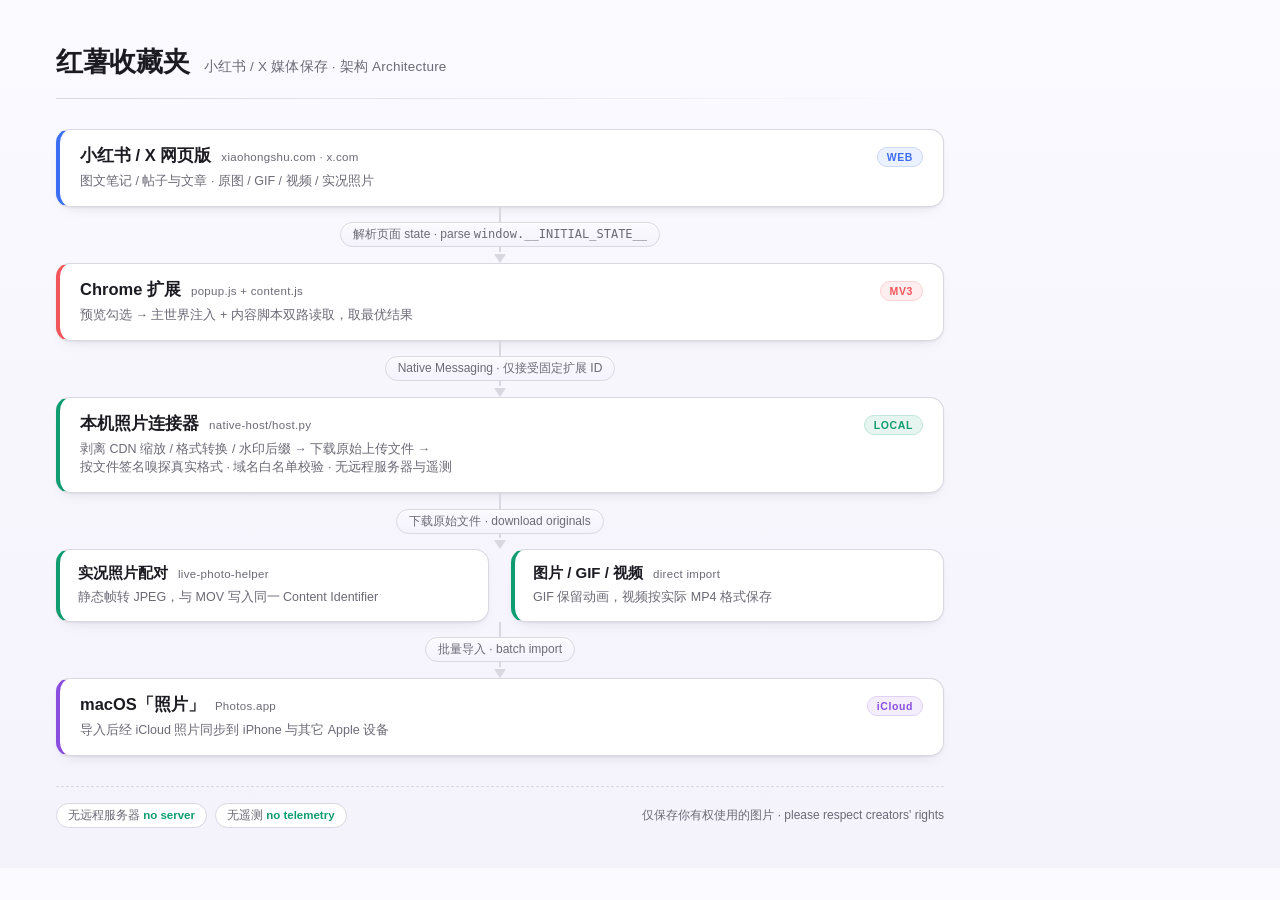
==== docs/architecture.html @ 7a155b0a "docs: describe Xiaohongshu and X together in the introduction - Lead with both sites in the README t" ====
<!doctype html>
<html lang="zh-CN">
<head>
<meta charset="utf-8">
<style>
  :root{
    --ink:#1c1b22;
    --muted:#6b6a76;
    --line:#d9d7e0;
    --web:#3b6ef5;
    --ext:#f2555a;
    --local:#0f9d70;
    --photos:#8a4de0;
  }
  *{box-sizing:border-box;margin:0;padding:0}
  html,body{
    width:1000px;
    font-family:-apple-system,BlinkMacSystemFont,"PingFang SC","Helvetica Neue","Segoe UI",sans-serif;
    color:var(--ink);
    background:linear-gradient(180deg,#fbfaff 0%,#f4f2fb 100%);
    -webkit-font-smoothing:antialiased;
  }
  .page{padding:44px 56px 40px}

  /* ---------- header ---------- */
  header{display:flex;align-items:baseline;gap:14px;margin-bottom:6px}
  h1{font-size:27px;letter-spacing:-.3px;font-weight:700}
  .sub{font-size:13.5px;color:var(--muted);letter-spacing:.2px}
  .rule{height:1px;background:linear-gradient(90deg,var(--line),transparent);margin:18px 0 30px}

  /* ---------- nodes ---------- */
  .node{
    border-radius:14px;background:#fff;padding:15px 20px;
    border:1px solid var(--line);
    box-shadow:0 1px 2px rgba(28,27,34,.05),0 6px 16px -10px rgba(28,27,34,.22);
    border-left:4px solid var(--c);
    position:relative;
  }
  .node .row{display:flex;align-items:baseline;gap:10px}
  .node .zh{font-size:16.5px;font-weight:650}
  .node .en{font-size:11.5px;color:var(--muted);letter-spacing:.3px}
  .node .tag{
    margin-left:auto;font-size:10.5px;font-weight:600;letter-spacing:.6px;
    color:var(--c);background:color-mix(in srgb,var(--c) 10%,#fff);
    border:1px solid color-mix(in srgb,var(--c) 26%,#fff);
    padding:3px 9px;border-radius:999px;white-space:nowrap;
  }
  .node .note{font-size:12.5px;color:var(--muted);margin-top:5px;line-height:1.5}

  .web{--c:var(--web)}
  .ext{--c:var(--ext)}
  .local{--c:var(--local)}
  .photos{--c:var(--photos)}

  /* ---------- arrows ---------- */
  .arrow{display:flex;justify-content:center;position:relative;height:56px}
  .arrow::before{
    content:"";position:absolute;top:0;bottom:11px;width:2px;
    background:var(--line);
  }
  .arrow::after{
    content:"";position:absolute;bottom:0;
    border-left:6px solid transparent;border-right:6px solid transparent;
    border-top:9px solid var(--line);
  }
  .arrow .label{
    align-self:center;position:relative;z-index:1;
    background:linear-gradient(180deg,#fbfaff 0%,#f4f2fb 100%);
    padding:3px 12px;font-size:12px;color:var(--muted);
    border:1px solid var(--line);border-radius:999px;white-space:nowrap;
    box-shadow:0 1px 0 #fff inset;
  }

  /* ---------- branch ---------- */
  .branch{display:grid;grid-template-columns:1fr 1fr;gap:22px}
  .branch .node{padding:14px 18px}
  .branch .zh{font-size:15px}

  /* ---------- footer ---------- */
  .foot{
    margin-top:30px;padding-top:16px;border-top:1px dashed var(--line);
    display:flex;justify-content:space-between;align-items:center;
    font-size:12px;color:var(--muted);
  }
  .pills{display:flex;gap:8px}
  .pill{
    border:1px solid var(--line);border-radius:999px;padding:4px 11px;
    background:#fff;font-size:11.5px;
  }
  .pill b{color:var(--local);font-weight:650}
</style>
</head>
<body>
<div class="page">

  <header>
    <h1>红薯收藏夹</h1>
    <span class="sub">小红书 / X 媒体保存 · 架构 Architecture</span>
  </header>
  <div class="rule"></div>

  <div class="node web">
    <div class="row">
      <span class="zh">小红书 / X 网页版</span>
      <span class="en">xiaohongshu.com · x.com</span>
      <span class="tag">WEB</span>
    </div>
    <div class="note">图文笔记 / 帖子与文章 · 原图 / GIF / 视频 / 实况照片</div>
  </div>

  <div class="arrow"><span class="label">解析页面 state · parse <code>window.__INITIAL_STATE__</code></span></div>

  <div class="node ext">
    <div class="row">
      <span class="zh">Chrome 扩展</span>
      <span class="en">popup.js + content.js</span>
      <span class="tag">MV3</span>
    </div>
    <div class="note">预览勾选 → 主世界注入 + 内容脚本双路读取，取最优结果</div>
  </div>

  <div class="arrow"><span class="label">Native Messaging · 仅接受固定扩展 ID</span></div>

  <div class="node local">
    <div class="row">
      <span class="zh">本机照片连接器</span>
      <span class="en">native-host/host.py</span>
      <span class="tag">LOCAL</span>
    </div>
    <div class="note">
      剥离 CDN 缩放 / 格式转换 / 水印后缀 → 下载原始上传文件 →<br>
      按文件签名嗅探真实格式 · 域名白名单校验 · 无远程服务器与遥测
    </div>
  </div>

  <div class="arrow"><span class="label">下载原始文件 · download originals</span></div>

  <div class="branch">
    <div class="node local">
      <div class="row">
        <span class="zh">实况照片配对</span>
        <span class="en">live-photo-helper</span>
      </div>
      <div class="note">静态帧转 JPEG，与 MOV 写入同一 Content Identifier</div>
    </div>
    <div class="node local">
      <div class="row">
        <span class="zh">图片 / GIF / 视频</span>
        <span class="en">direct import</span>
      </div>
      <div class="note">GIF 保留动画，视频按实际 MP4 格式保存</div>
    </div>
  </div>

  <div class="arrow"><span class="label">批量导入 · batch import</span></div>

  <div class="node photos">
    <div class="row">
      <span class="zh">macOS「照片」</span>
      <span class="en">Photos.app</span>
      <span class="tag">iCloud</span>
    </div>
    <div class="note">导入后经 iCloud 照片同步到 iPhone 与其它 Apple 设备</div>
  </div>

  <div class="foot">
    <div class="pills">
      <span class="pill">无远程服务器 <b>no server</b></span>
      <span class="pill">无遥测 <b>no telemetry</b></span>
    </div>
    <span>仅保存你有权使用的图片 · please respect creators' rights</span>
  </div>

</div>
</body>
</html>
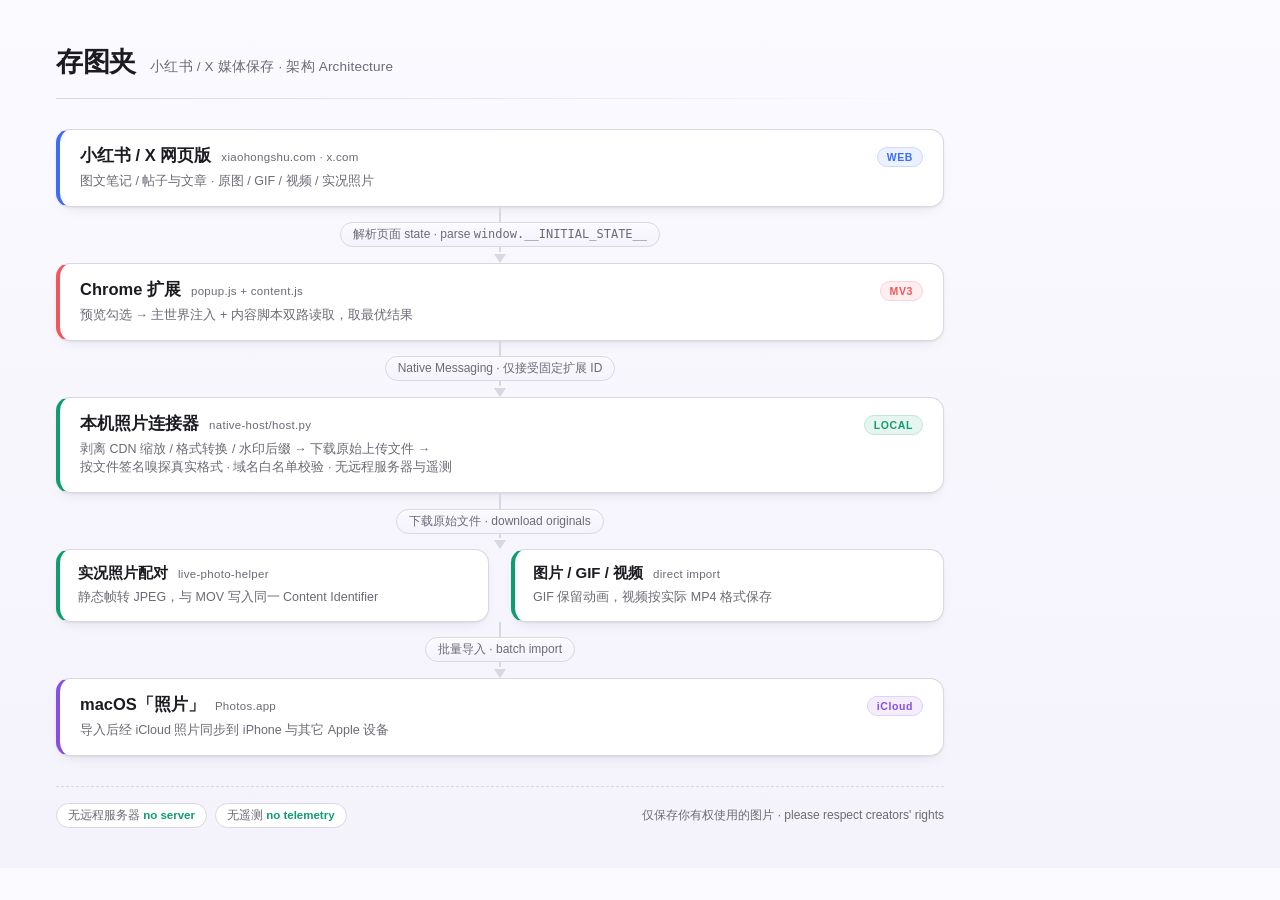
==== commit 86544819: "feat!: rename the product to 存图夹 and the repo to web-media-to-photos - Rename the extension, popup t" ====
--- a/docs/architecture.html
+++ b/docs/architecture.html
@@ -94,7 +94,7 @@
 <div class="page">
 
   <header>
-    <h1>红薯收藏夹</h1>
+    <h1>存图夹</h1>
     <span class="sub">小红书 / X 媒体保存 · 架构 Architecture</span>
   </header>
   <div class="rule"></div>
